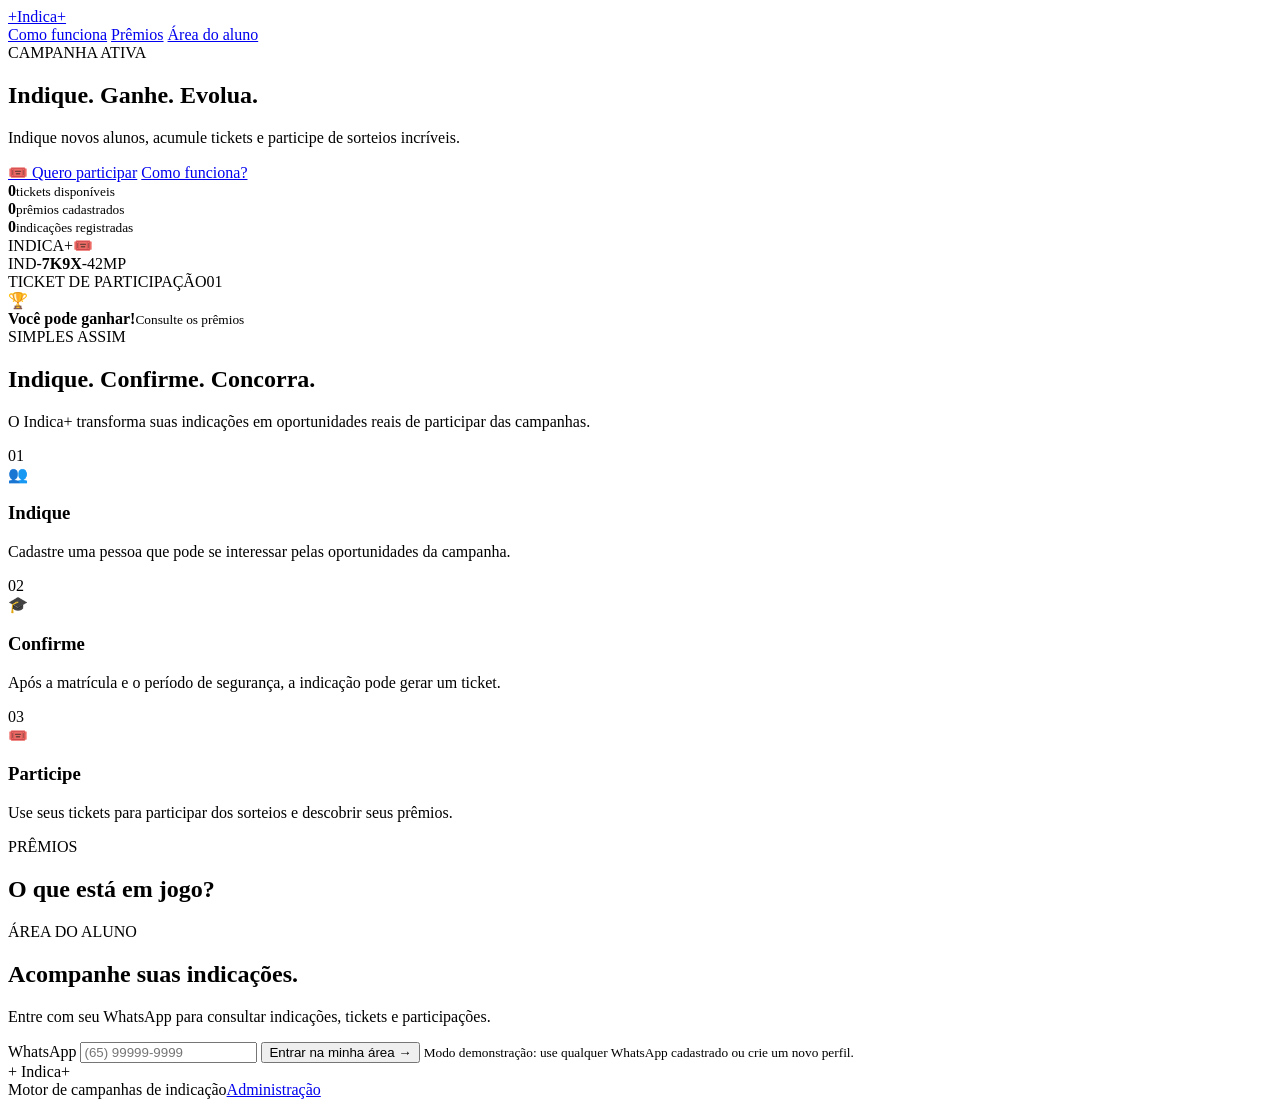
==== index.html @ 971651f3 "Add files via upload" ====
<!doctype html>
<html lang="pt-BR">
<head>
  <meta charset="utf-8">
  <meta name="viewport" content="width=device-width,initial-scale=1">
  <meta name="theme-color" content="#6d28d9">
  <meta name="description" content="Indica+ • indique, acompanhe seus tickets e participe de campanhas.">
  <link rel="manifest" href="manifest.json">
  <link rel="icon" href="assets/icon.svg">
  <link rel="stylesheet" href="css/style.css">
  <title>Indica+ | Indique. Ganhe. Evolua.</title>
</head>
<body>
  <div id="toast" class="toast"></div>
  <header class="topbar">
    <a class="brand" href="#"><span class="brand-mark">+</span><span id="brandName">Indica<span>+</span></span></a>
    <nav>
      <a href="#como-funciona">Como funciona</a>
      <a href="#premios">Prêmios</a>
      <a href="#acessar" class="btn btn-sm btn-light">Área do aluno</a>
    </nav>
  </header>

  <main>
    <section class="hero" id="home">
      <div class="hero-content">
        <span class="eyebrow" id="campaignBadge">CAMPANHA ATIVA</span>
        <h1 id="campaignTitle">Indique. Ganhe. <span>Evolua.</span></h1>
        <p id="campaignSubtitle">Indique novos alunos, acumule tickets e participe de sorteios incríveis.</p>
        <div class="hero-actions">
          <a href="#acessar" class="btn btn-primary">🎟️ Quero participar</a>
          <a href="#como-funciona" class="btn btn-ghost">Como funciona?</a>
        </div>
        <div class="hero-stats">
          <div><strong id="heroTickets">0</strong><small>tickets disponíveis</small></div>
          <div><strong id="heroPrizes">0</strong><small>prêmios cadastrados</small></div>
          <div><strong id="heroIndications">0</strong><small>indicações registradas</small></div>
        </div>
      </div>
      <div class="hero-art">
        <div class="orb orb-a"></div><div class="orb orb-b"></div>
        <div class="ticket-card">
          <div class="ticket-top"><span>INDICA+</span><span>🎟️</span></div>
          <div class="ticket-code">IND-<b>7K9X</b>-42MP</div>
          <div class="ticket-bottom"><span>TICKET DE PARTICIPAÇÃO</span><span>01</span></div>
        </div>
        <div class="floating-card"><span>🏆</span><div><b>Você pode ganhar!</b><small>Consulte os prêmios</small></div></div>
      </div>
    </section>

    <section class="section" id="como-funciona">
      <div class="section-heading"><span class="eyebrow">SIMPLES ASSIM</span><h2>Indique. Confirme. <span>Concorra.</span></h2><p>O Indica+ transforma suas indicações em oportunidades reais de participar das campanhas.</p></div>
      <div class="steps">
        <article><div class="step-number">01</div><div class="icon">👥</div><h3>Indique</h3><p>Cadastre uma pessoa que pode se interessar pelas oportunidades da campanha.</p></article>
        <article><div class="step-number">02</div><div class="icon">🎓</div><h3>Confirme</h3><p>Após a matrícula e o período de segurança, a indicação pode gerar um ticket.</p></article>
        <article><div class="step-number">03</div><div class="icon">🎟️</div><h3>Participe</h3><p>Use seus tickets para participar dos sorteios e descobrir seus prêmios.</p></article>
      </div>
    </section>

    <section class="section prizes-section" id="premios">
      <div class="section-heading"><span class="eyebrow">PRÊMIOS</span><h2>O que está em jogo?</h2></div>
      <div class="prizes-grid" id="publicPrizes"></div>
    </section>

    <section class="access-section" id="acessar">
      <div class="access-card">
        <div>
          <span class="eyebrow">ÁREA DO ALUNO</span>
          <h2>Acompanhe suas indicações.</h2>
          <p>Entre com seu WhatsApp para consultar indicações, tickets e participações.</p>
        </div>
        <form id="loginForm" class="login-form">
          <label>WhatsApp</label>
          <input id="loginPhone" inputmode="tel" placeholder="(65) 99999-9999" required>
          <button class="btn btn-primary" type="submit">Entrar na minha área →</button>
          <small>Modo demonstração: use qualquer WhatsApp cadastrado ou crie um novo perfil.</small>
        </form>
      </div>
    </section>
  </main>

  <footer><div class="brand"><span class="brand-mark">+</span> Indica<span>+</span></div><span>Motor de campanhas de indicação</span><a href="admin/index.html">Administração</a></footer>
  <script src="js/config.js"></script>
  <script src="js/app.js"></script>
</body>
</html>
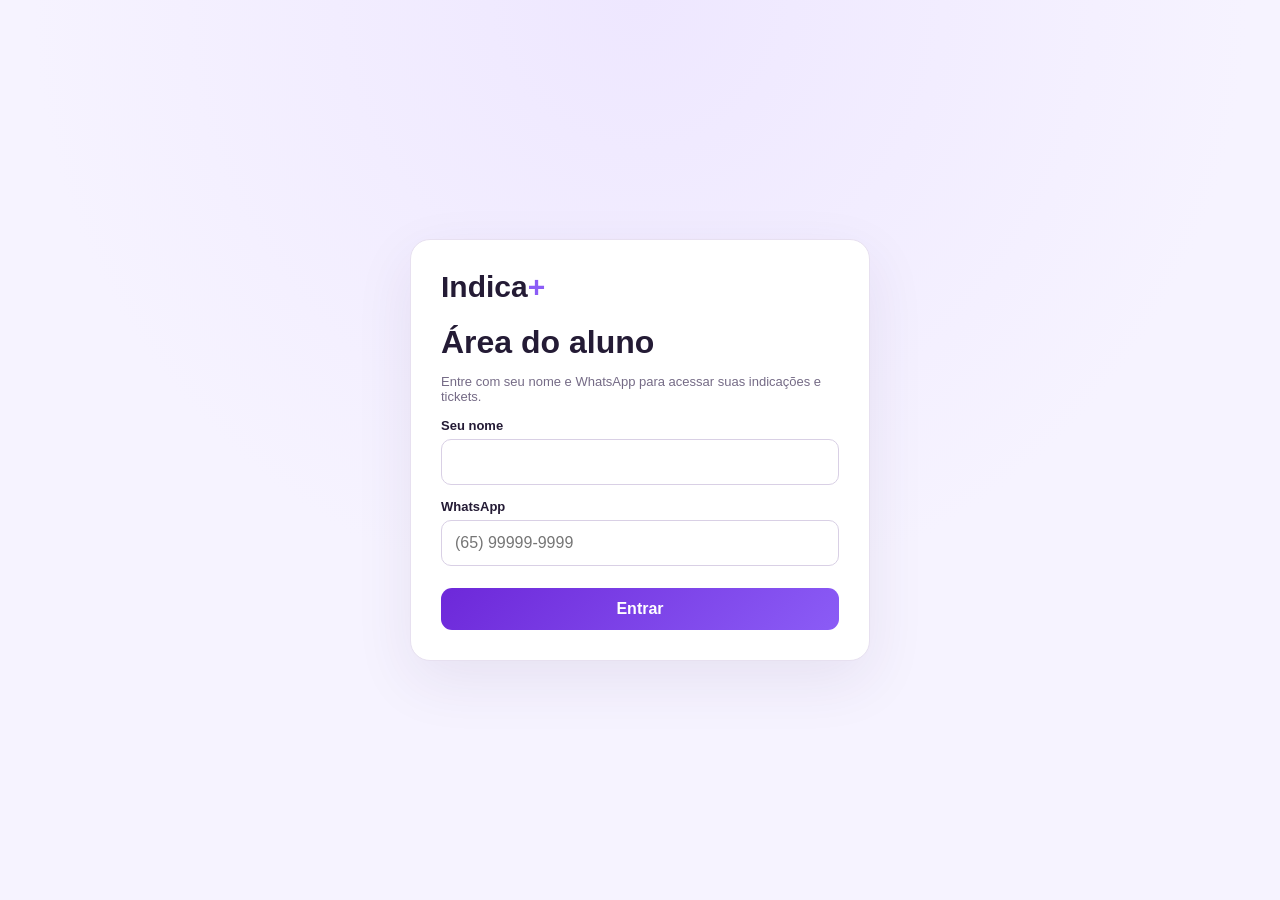
==== commit 216a6767: "Add files via upload" ====
--- a/index.html
+++ b/index.html
@@ -1,86 +1 @@
-<!doctype html>
-<html lang="pt-BR">
-<head>
-  <meta charset="utf-8">
-  <meta name="viewport" content="width=device-width,initial-scale=1">
-  <meta name="theme-color" content="#6d28d9">
-  <meta name="description" content="Indica+ • indique, acompanhe seus tickets e participe de campanhas.">
-  <link rel="manifest" href="manifest.json">
-  <link rel="icon" href="assets/icon.svg">
-  <link rel="stylesheet" href="css/style.css">
-  <title>Indica+ | Indique. Ganhe. Evolua.</title>
-</head>
-<body>
-  <div id="toast" class="toast"></div>
-  <header class="topbar">
-    <a class="brand" href="#"><span class="brand-mark">+</span><span id="brandName">Indica<span>+</span></span></a>
-    <nav>
-      <a href="#como-funciona">Como funciona</a>
-      <a href="#premios">Prêmios</a>
-      <a href="#acessar" class="btn btn-sm btn-light">Área do aluno</a>
-    </nav>
-  </header>
-
-  <main>
-    <section class="hero" id="home">
-      <div class="hero-content">
-        <span class="eyebrow" id="campaignBadge">CAMPANHA ATIVA</span>
-        <h1 id="campaignTitle">Indique. Ganhe. <span>Evolua.</span></h1>
-        <p id="campaignSubtitle">Indique novos alunos, acumule tickets e participe de sorteios incríveis.</p>
-        <div class="hero-actions">
-          <a href="#acessar" class="btn btn-primary">🎟️ Quero participar</a>
-          <a href="#como-funciona" class="btn btn-ghost">Como funciona?</a>
-        </div>
-        <div class="hero-stats">
-          <div><strong id="heroTickets">0</strong><small>tickets disponíveis</small></div>
-          <div><strong id="heroPrizes">0</strong><small>prêmios cadastrados</small></div>
-          <div><strong id="heroIndications">0</strong><small>indicações registradas</small></div>
-        </div>
-      </div>
-      <div class="hero-art">
-        <div class="orb orb-a"></div><div class="orb orb-b"></div>
-        <div class="ticket-card">
-          <div class="ticket-top"><span>INDICA+</span><span>🎟️</span></div>
-          <div class="ticket-code">IND-<b>7K9X</b>-42MP</div>
-          <div class="ticket-bottom"><span>TICKET DE PARTICIPAÇÃO</span><span>01</span></div>
-        </div>
-        <div class="floating-card"><span>🏆</span><div><b>Você pode ganhar!</b><small>Consulte os prêmios</small></div></div>
-      </div>
-    </section>
-
-    <section class="section" id="como-funciona">
-      <div class="section-heading"><span class="eyebrow">SIMPLES ASSIM</span><h2>Indique. Confirme. <span>Concorra.</span></h2><p>O Indica+ transforma suas indicações em oportunidades reais de participar das campanhas.</p></div>
-      <div class="steps">
-        <article><div class="step-number">01</div><div class="icon">👥</div><h3>Indique</h3><p>Cadastre uma pessoa que pode se interessar pelas oportunidades da campanha.</p></article>
-        <article><div class="step-number">02</div><div class="icon">🎓</div><h3>Confirme</h3><p>Após a matrícula e o período de segurança, a indicação pode gerar um ticket.</p></article>
-        <article><div class="step-number">03</div><div class="icon">🎟️</div><h3>Participe</h3><p>Use seus tickets para participar dos sorteios e descobrir seus prêmios.</p></article>
-      </div>
-    </section>
-
-    <section class="section prizes-section" id="premios">
-      <div class="section-heading"><span class="eyebrow">PRÊMIOS</span><h2>O que está em jogo?</h2></div>
-      <div class="prizes-grid" id="publicPrizes"></div>
-    </section>
-
-    <section class="access-section" id="acessar">
-      <div class="access-card">
-        <div>
-          <span class="eyebrow">ÁREA DO ALUNO</span>
-          <h2>Acompanhe suas indicações.</h2>
-          <p>Entre com seu WhatsApp para consultar indicações, tickets e participações.</p>
-        </div>
-        <form id="loginForm" class="login-form">
-          <label>WhatsApp</label>
-          <input id="loginPhone" inputmode="tel" placeholder="(65) 99999-9999" required>
-          <button class="btn btn-primary" type="submit">Entrar na minha área →</button>
-          <small>Modo demonstração: use qualquer WhatsApp cadastrado ou crie um novo perfil.</small>
-        </form>
-      </div>
-    </section>
-  </main>
-
-  <footer><div class="brand"><span class="brand-mark">+</span> Indica<span>+</span></div><span>Motor de campanhas de indicação</span><a href="admin/index.html">Administração</a></footer>
-  <script src="js/config.js"></script>
-  <script src="js/app.js"></script>
-</body>
-</html>+<!doctype html><html lang="pt-BR"><head><meta charset="utf-8"><meta http-equiv="refresh" content="0;url=aluno.html"><meta name="viewport" content="width=device-width,initial-scale=1"><title>Indica+</title></head><body><p>Redirecionando para a área do aluno...</p><script>location.replace('aluno.html')</script></body></html>
